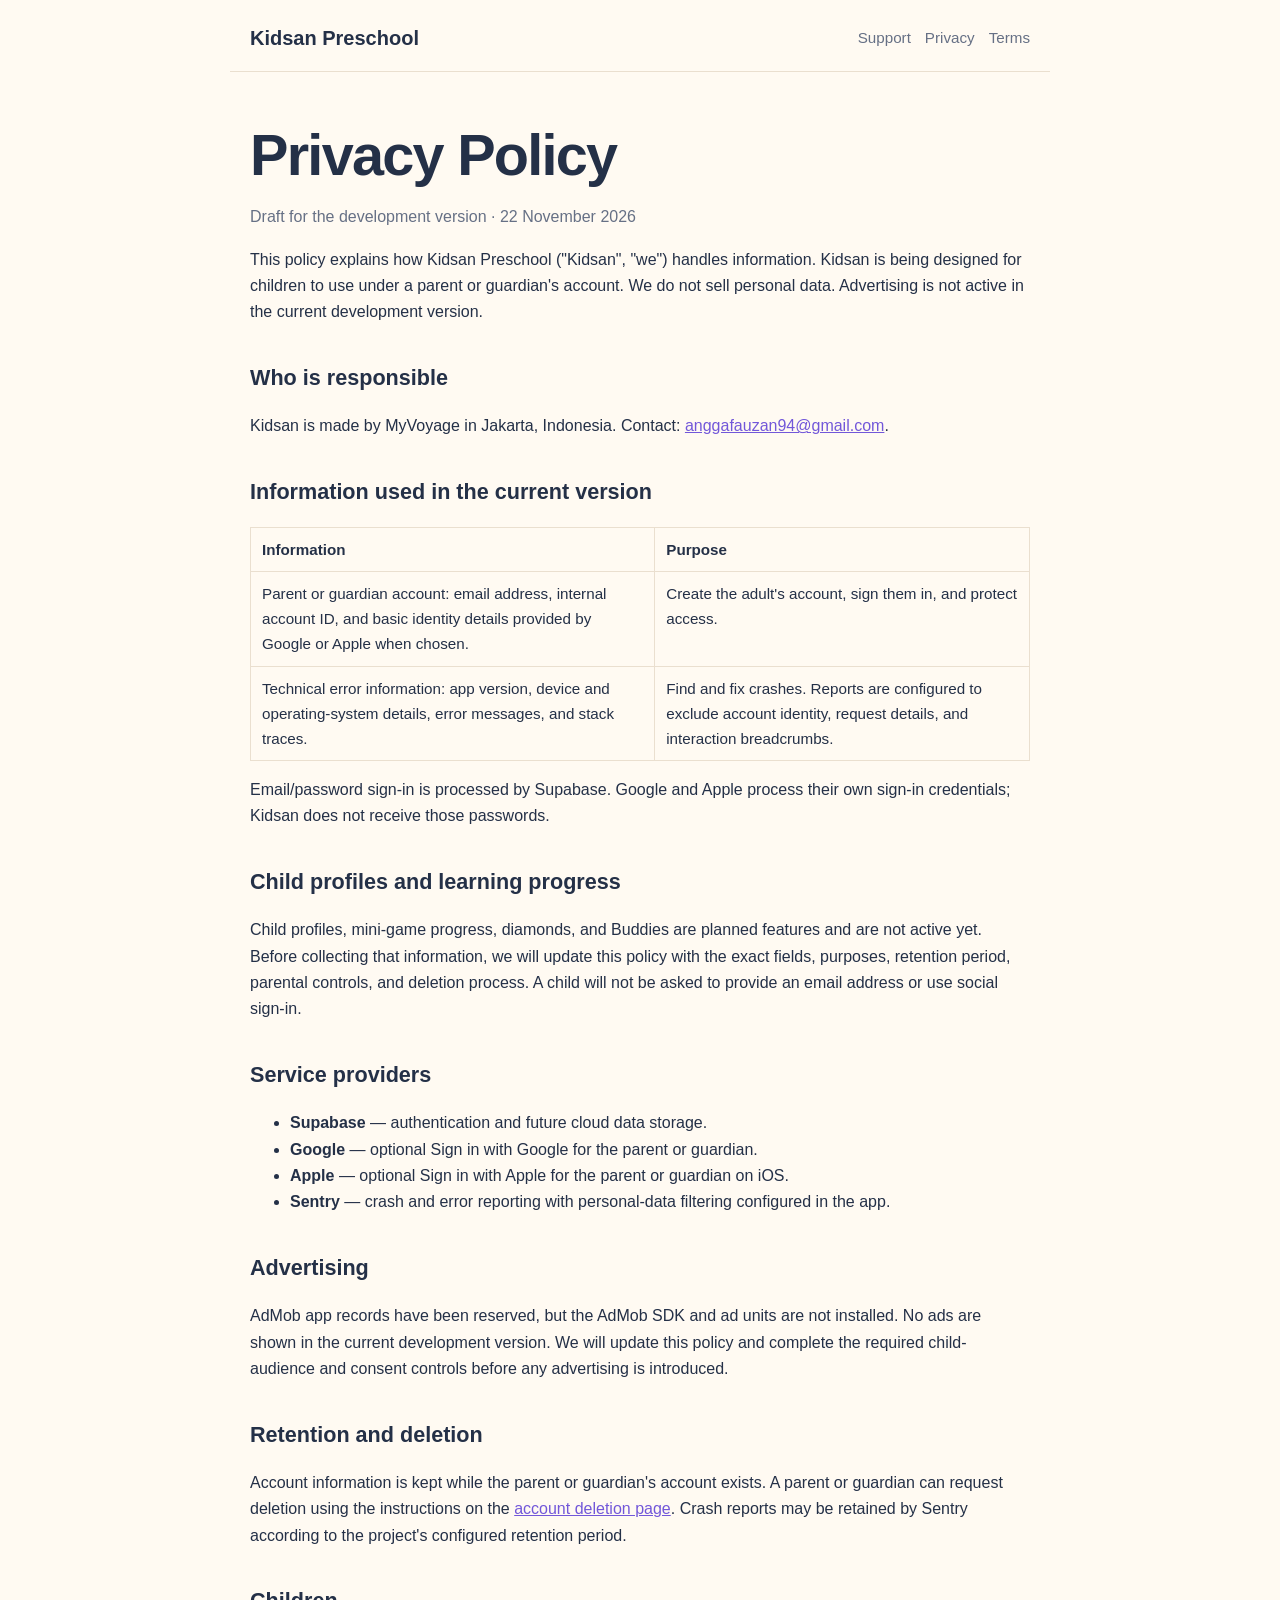
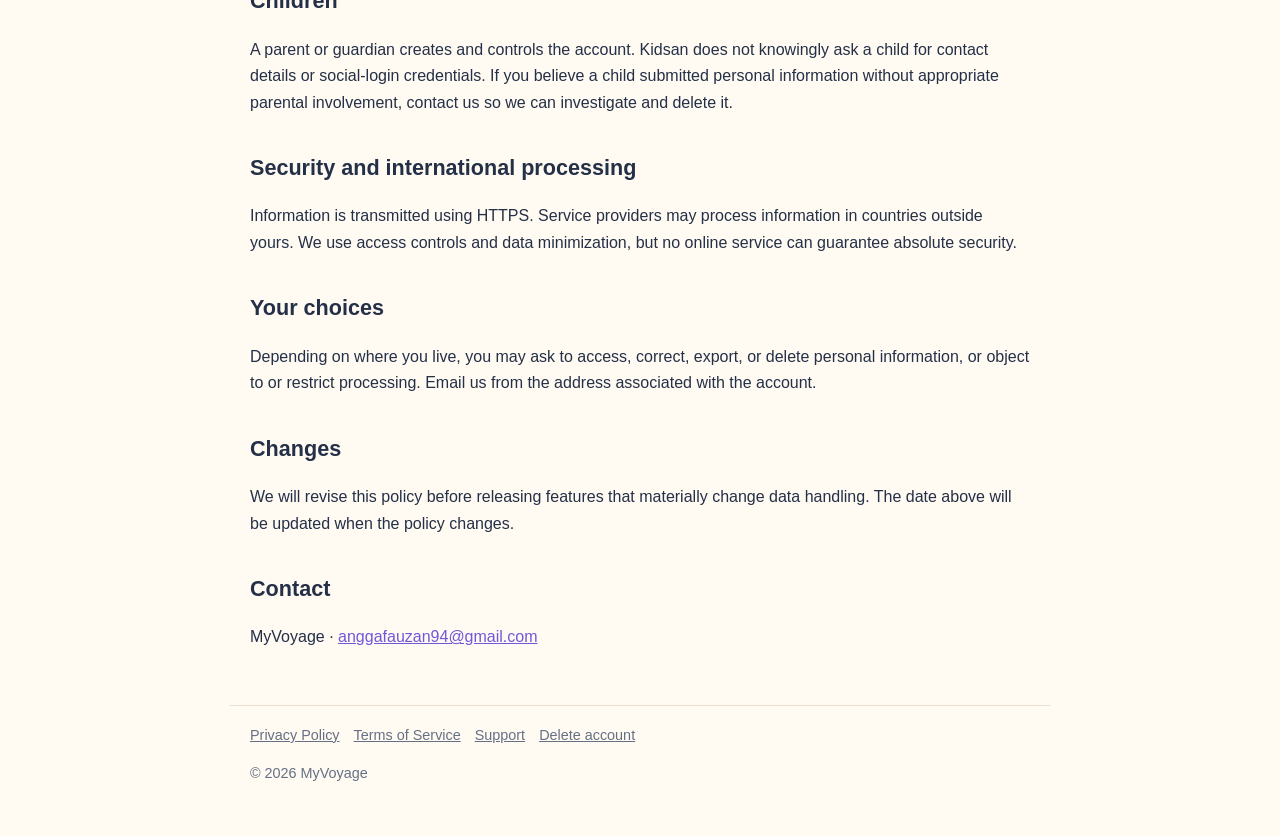
==== privacy.html @ 6079bda6 "Prepare free GitHub Pages site" ====
<!doctype html>
<html lang="en">
<head><meta charset="utf-8"><meta name="viewport" content="width=device-width,initial-scale=1"><title>Privacy Policy — Kidsan Preschool</title><meta name="description" content="How Kidsan Preschool handles family data."><link rel="stylesheet" href="style.css"></head>
<body>
<header><a class="brand" href="index.html">Kidsan Preschool</a><nav><a href="support.html">Support</a><a href="privacy.html">Privacy</a><a href="terms.html">Terms</a></nav></header>
<main>
<h1>Privacy Policy</h1><p class="muted">Draft for the development version · 22 November 2026</p>
<p>This policy explains how Kidsan Preschool ("Kidsan", "we") handles information. Kidsan is being designed for children to use under a parent or guardian's account. We do not sell personal data. Advertising is not active in the current development version.</p>
<h2>Who is responsible</h2><p>Kidsan is made by MyVoyage in Jakarta, Indonesia. Contact: <a href="mailto:anggafauzan94@gmail.com">anggafauzan94@gmail.com</a>.</p>
<h2>Information used in the current version</h2>
<table><tr><th>Information</th><th>Purpose</th></tr><tr><td>Parent or guardian account: email address, internal account ID, and basic identity details provided by Google or Apple when chosen.</td><td>Create the adult's account, sign them in, and protect access.</td></tr><tr><td>Technical error information: app version, device and operating-system details, error messages, and stack traces.</td><td>Find and fix crashes. Reports are configured to exclude account identity, request details, and interaction breadcrumbs.</td></tr></table>
<p>Email/password sign-in is processed by Supabase. Google and Apple process their own sign-in credentials; Kidsan does not receive those passwords.</p>
<h2>Child profiles and learning progress</h2><p>Child profiles, mini-game progress, diamonds, and Buddies are planned features and are not active yet. Before collecting that information, we will update this policy with the exact fields, purposes, retention period, parental controls, and deletion process. A child will not be asked to provide an email address or use social sign-in.</p>
<h2>Service providers</h2><ul><li><strong>Supabase</strong> — authentication and future cloud data storage.</li><li><strong>Google</strong> — optional Sign in with Google for the parent or guardian.</li><li><strong>Apple</strong> — optional Sign in with Apple for the parent or guardian on iOS.</li><li><strong>Sentry</strong> — crash and error reporting with personal-data filtering configured in the app.</li></ul>
<h2>Advertising</h2><p>AdMob app records have been reserved, but the AdMob SDK and ad units are not installed. No ads are shown in the current development version. We will update this policy and complete the required child-audience and consent controls before any advertising is introduced.</p>
<h2>Retention and deletion</h2><p>Account information is kept while the parent or guardian's account exists. A parent or guardian can request deletion using the instructions on the <a href="delete-account.html">account deletion page</a>. Crash reports may be retained by Sentry according to the project's configured retention period.</p>
<h2>Children</h2><p>A parent or guardian creates and controls the account. Kidsan does not knowingly ask a child for contact details or social-login credentials. If you believe a child submitted personal information without appropriate parental involvement, contact us so we can investigate and delete it.</p>
<h2>Security and international processing</h2><p>Information is transmitted using HTTPS. Service providers may process information in countries outside yours. We use access controls and data minimization, but no online service can guarantee absolute security.</p>
<h2>Your choices</h2><p>Depending on where you live, you may ask to access, correct, export, or delete personal information, or object to or restrict processing. Email us from the address associated with the account.</p>
<h2>Changes</h2><p>We will revise this policy before releasing features that materially change data handling. The date above will be updated when the policy changes.</p>
<h2>Contact</h2><p>MyVoyage · <a href="mailto:anggafauzan94@gmail.com">anggafauzan94@gmail.com</a></p>
</main>
<footer><a href="privacy.html">Privacy Policy</a><a href="terms.html">Terms of Service</a><a href="support.html">Support</a><a href="delete-account.html">Delete account</a><p>© 2026 MyVoyage</p></footer>
</body></html>
---- style.css ----
:root{--bg:#fffaf2;--fg:#243047;--muted:#667085;--line:#eadfcf;--accent:#7257d9;--accent2:#ffb547;--card:#ffffff}
*{box-sizing:border-box}
body{margin:0;background:var(--bg);color:var(--fg);font:16px/1.65 -apple-system,BlinkMacSystemFont,"Segoe UI",sans-serif}
main,header,footer{max-width:820px;margin:0 auto;padding-left:20px;padding-right:20px}
header{display:flex;flex-wrap:wrap;gap:14px;align-items:center;justify-content:space-between;padding-top:22px;padding-bottom:16px;border-bottom:1px solid var(--line)}
.brand{font-weight:800;font-size:1.25rem;color:var(--fg);text-decoration:none}
nav a{margin-left:14px;color:var(--muted);text-decoration:none;font-size:.95rem}
nav a:first-child{margin-left:0}
a{color:var(--accent)}
h1{font-size:clamp(2rem,7vw,3.6rem);line-height:1.08;margin:52px 0 18px;letter-spacing:-.03em}
h2{font-size:1.35rem;margin-top:34px}
h3{font-size:1.05rem;margin-top:24px}
.lead{font-size:1.2rem;max-width:650px}
.muted{color:var(--muted)}
.card{background:var(--card);border:1px solid var(--line);border-radius:20px;padding:20px 22px;margin:20px 0;box-shadow:0 10px 30px rgba(36,48,71,.05)}
.pill{display:inline-block;padding:7px 12px;border-radius:999px;background:#efeaff;color:#5841b8;font-weight:700;font-size:.88rem}
.badges{display:flex;flex-wrap:wrap;gap:12px;margin:24px 0}
.badge{display:inline-block;padding:12px 18px;border-radius:13px;border:1px solid var(--line);background:var(--card);color:var(--fg);text-decoration:none;font-weight:700}
table{border-collapse:collapse;width:100%;font-size:.95rem;display:block;overflow-x:auto}
th,td{border:1px solid var(--line);padding:9px 11px;text-align:left;vertical-align:top}
footer{margin-top:54px;padding-top:18px;padding-bottom:36px;border-top:1px solid var(--line);font-size:.9rem;color:var(--muted)}
footer a{color:var(--muted);margin-right:14px}
@media(max-width:560px){nav{width:100%}nav a{margin-left:10px}h1{margin-top:38px}}
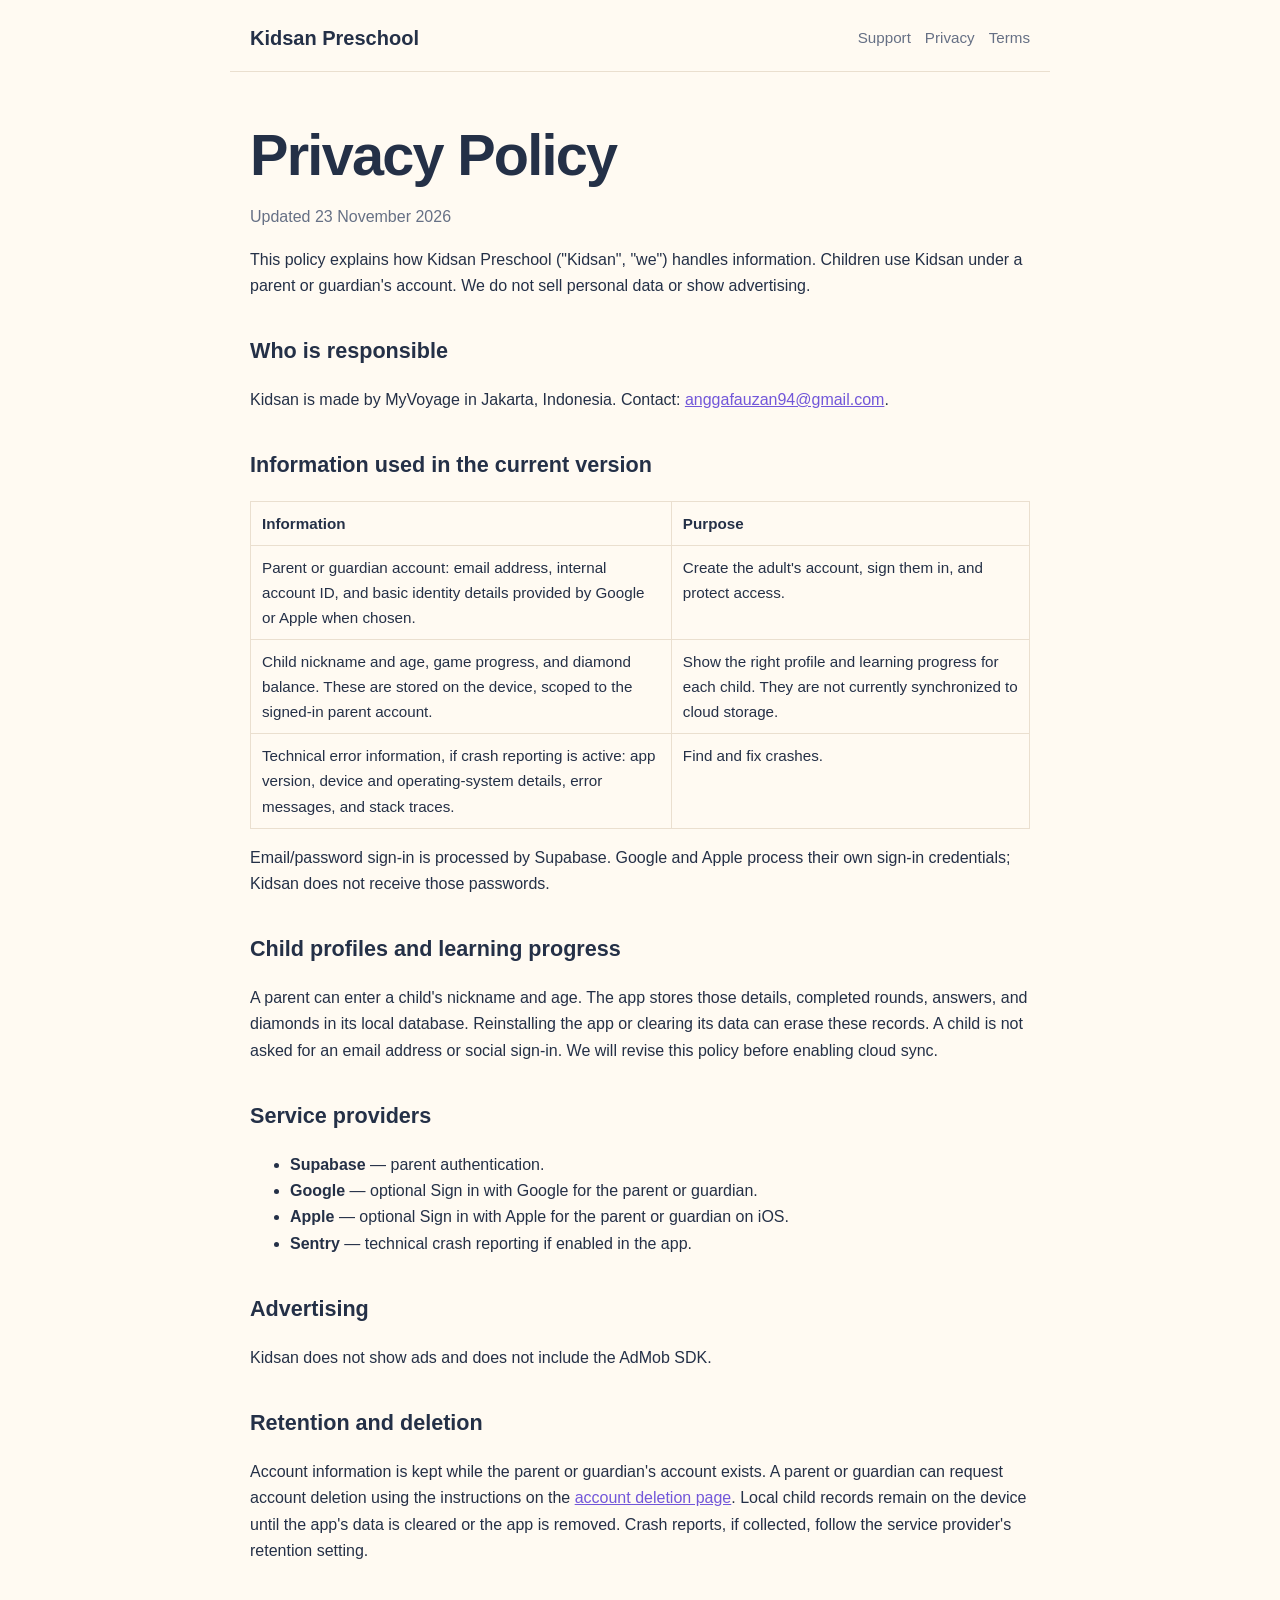
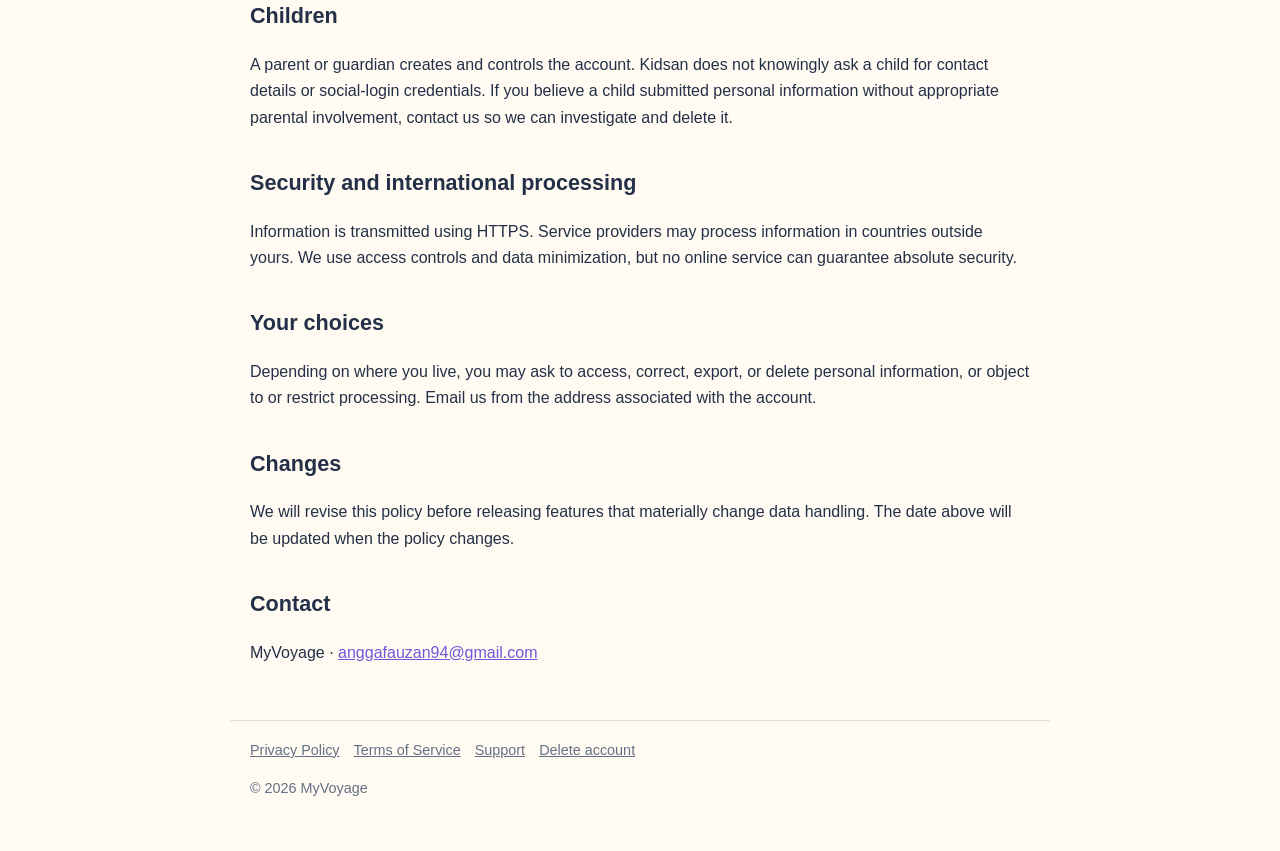
==== commit 6aaf8fed: "Correct current Kidsan data disclosures" ====
--- a/privacy.html
+++ b/privacy.html
@@ -4,16 +4,16 @@
 <body>
 <header><a class="brand" href="index.html">Kidsan Preschool</a><nav><a href="support.html">Support</a><a href="privacy.html">Privacy</a><a href="terms.html">Terms</a></nav></header>
 <main>
-<h1>Privacy Policy</h1><p class="muted">Draft for the development version · 22 November 2026</p>
-<p>This policy explains how Kidsan Preschool ("Kidsan", "we") handles information. Kidsan is being designed for children to use under a parent or guardian's account. We do not sell personal data. Advertising is not active in the current development version.</p>
+<h1>Privacy Policy</h1><p class="muted">Updated 23 November 2026</p>
+<p>This policy explains how Kidsan Preschool ("Kidsan", "we") handles information. Children use Kidsan under a parent or guardian's account. We do not sell personal data or show advertising.</p>
 <h2>Who is responsible</h2><p>Kidsan is made by MyVoyage in Jakarta, Indonesia. Contact: <a href="mailto:anggafauzan94@gmail.com">anggafauzan94@gmail.com</a>.</p>
 <h2>Information used in the current version</h2>
-<table><tr><th>Information</th><th>Purpose</th></tr><tr><td>Parent or guardian account: email address, internal account ID, and basic identity details provided by Google or Apple when chosen.</td><td>Create the adult's account, sign them in, and protect access.</td></tr><tr><td>Technical error information: app version, device and operating-system details, error messages, and stack traces.</td><td>Find and fix crashes. Reports are configured to exclude account identity, request details, and interaction breadcrumbs.</td></tr></table>
+<table><tr><th>Information</th><th>Purpose</th></tr><tr><td>Parent or guardian account: email address, internal account ID, and basic identity details provided by Google or Apple when chosen.</td><td>Create the adult's account, sign them in, and protect access.</td></tr><tr><td>Child nickname and age, game progress, and diamond balance. These are stored on the device, scoped to the signed-in parent account.</td><td>Show the right profile and learning progress for each child. They are not currently synchronized to cloud storage.</td></tr><tr><td>Technical error information, if crash reporting is active: app version, device and operating-system details, error messages, and stack traces.</td><td>Find and fix crashes.</td></tr></table>
 <p>Email/password sign-in is processed by Supabase. Google and Apple process their own sign-in credentials; Kidsan does not receive those passwords.</p>
-<h2>Child profiles and learning progress</h2><p>Child profiles, mini-game progress, diamonds, and Buddies are planned features and are not active yet. Before collecting that information, we will update this policy with the exact fields, purposes, retention period, parental controls, and deletion process. A child will not be asked to provide an email address or use social sign-in.</p>
-<h2>Service providers</h2><ul><li><strong>Supabase</strong> — authentication and future cloud data storage.</li><li><strong>Google</strong> — optional Sign in with Google for the parent or guardian.</li><li><strong>Apple</strong> — optional Sign in with Apple for the parent or guardian on iOS.</li><li><strong>Sentry</strong> — crash and error reporting with personal-data filtering configured in the app.</li></ul>
-<h2>Advertising</h2><p>AdMob app records have been reserved, but the AdMob SDK and ad units are not installed. No ads are shown in the current development version. We will update this policy and complete the required child-audience and consent controls before any advertising is introduced.</p>
-<h2>Retention and deletion</h2><p>Account information is kept while the parent or guardian's account exists. A parent or guardian can request deletion using the instructions on the <a href="delete-account.html">account deletion page</a>. Crash reports may be retained by Sentry according to the project's configured retention period.</p>
+<h2>Child profiles and learning progress</h2><p>A parent can enter a child's nickname and age. The app stores those details, completed rounds, answers, and diamonds in its local database. Reinstalling the app or clearing its data can erase these records. A child is not asked for an email address or social sign-in. We will revise this policy before enabling cloud sync.</p>
+<h2>Service providers</h2><ul><li><strong>Supabase</strong> — parent authentication.</li><li><strong>Google</strong> — optional Sign in with Google for the parent or guardian.</li><li><strong>Apple</strong> — optional Sign in with Apple for the parent or guardian on iOS.</li><li><strong>Sentry</strong> — technical crash reporting if enabled in the app.</li></ul>
+<h2>Advertising</h2><p>Kidsan does not show ads and does not include the AdMob SDK.</p>
+<h2>Retention and deletion</h2><p>Account information is kept while the parent or guardian's account exists. A parent or guardian can request account deletion using the instructions on the <a href="delete-account.html">account deletion page</a>. Local child records remain on the device until the app's data is cleared or the app is removed. Crash reports, if collected, follow the service provider's retention setting.</p>
 <h2>Children</h2><p>A parent or guardian creates and controls the account. Kidsan does not knowingly ask a child for contact details or social-login credentials. If you believe a child submitted personal information without appropriate parental involvement, contact us so we can investigate and delete it.</p>
 <h2>Security and international processing</h2><p>Information is transmitted using HTTPS. Service providers may process information in countries outside yours. We use access controls and data minimization, but no online service can guarantee absolute security.</p>
 <h2>Your choices</h2><p>Depending on where you live, you may ask to access, correct, export, or delete personal information, or object to or restrict processing. Email us from the address associated with the account.</p>
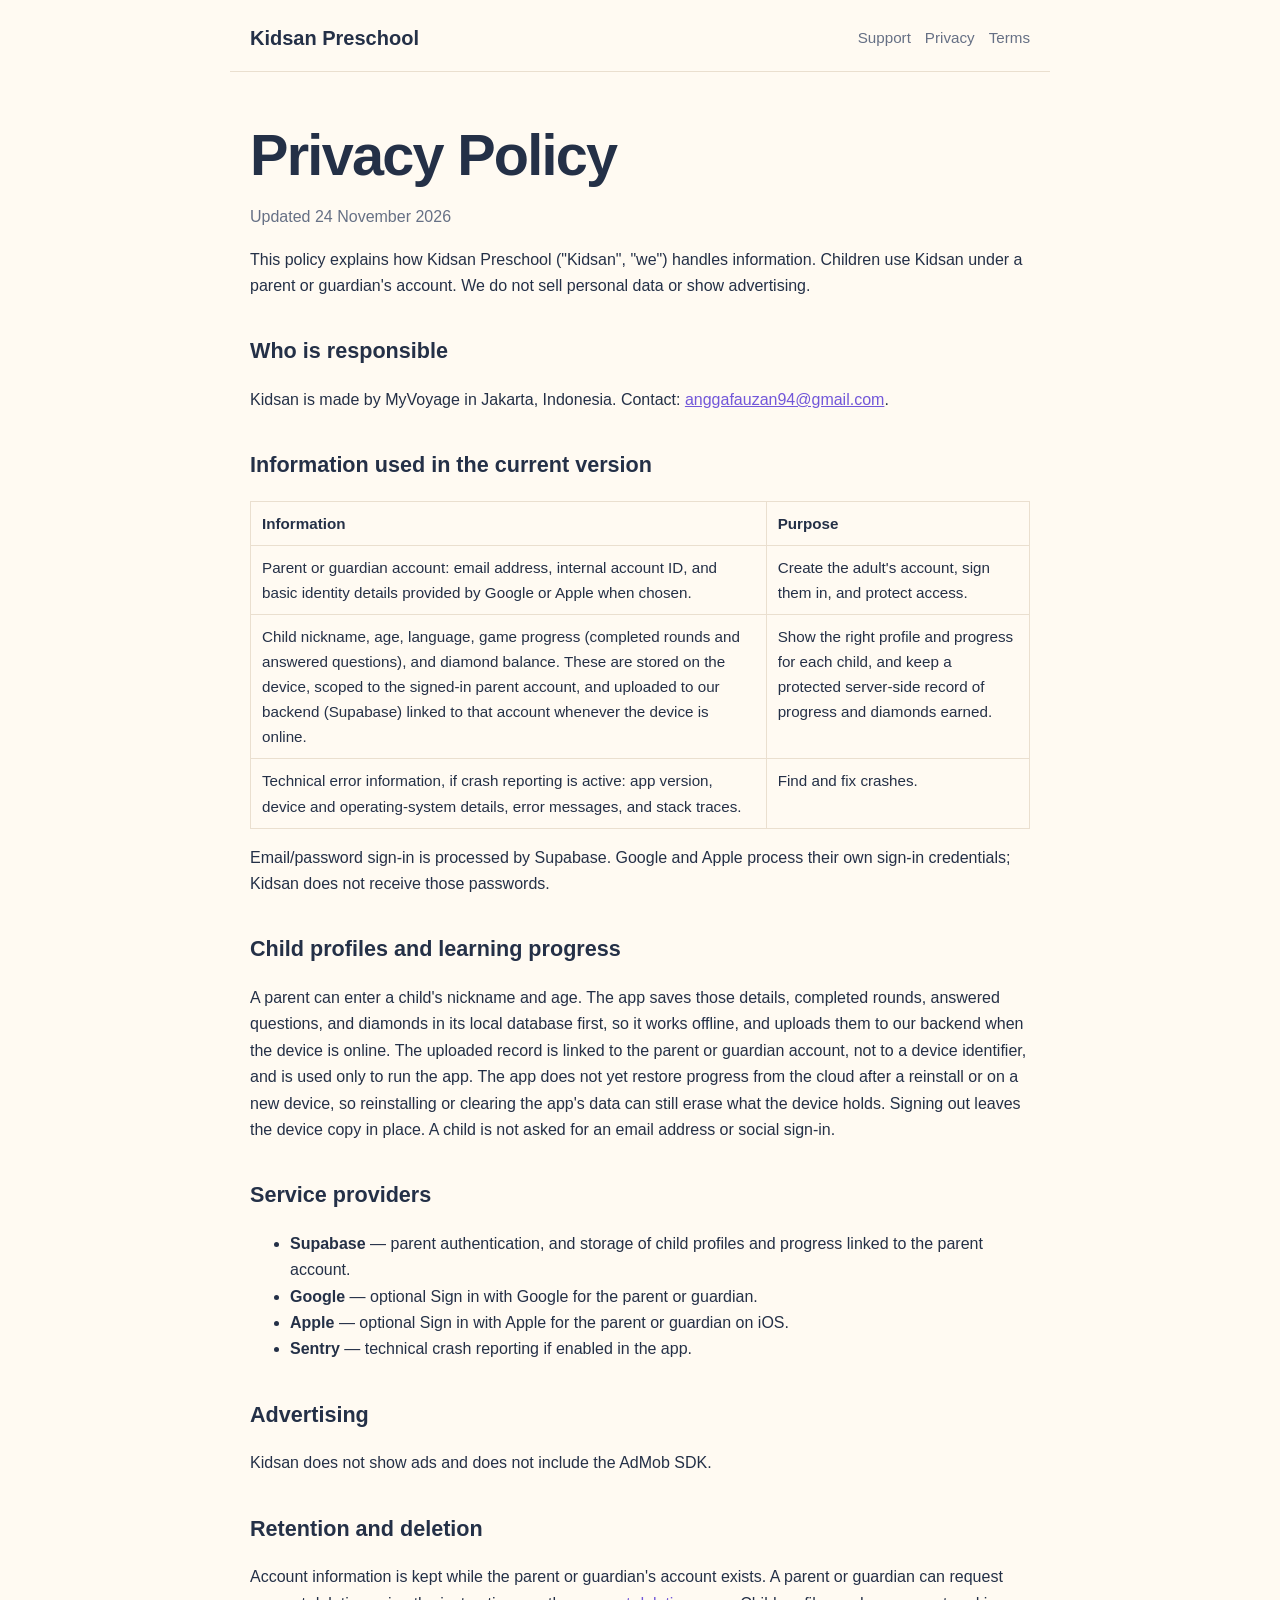
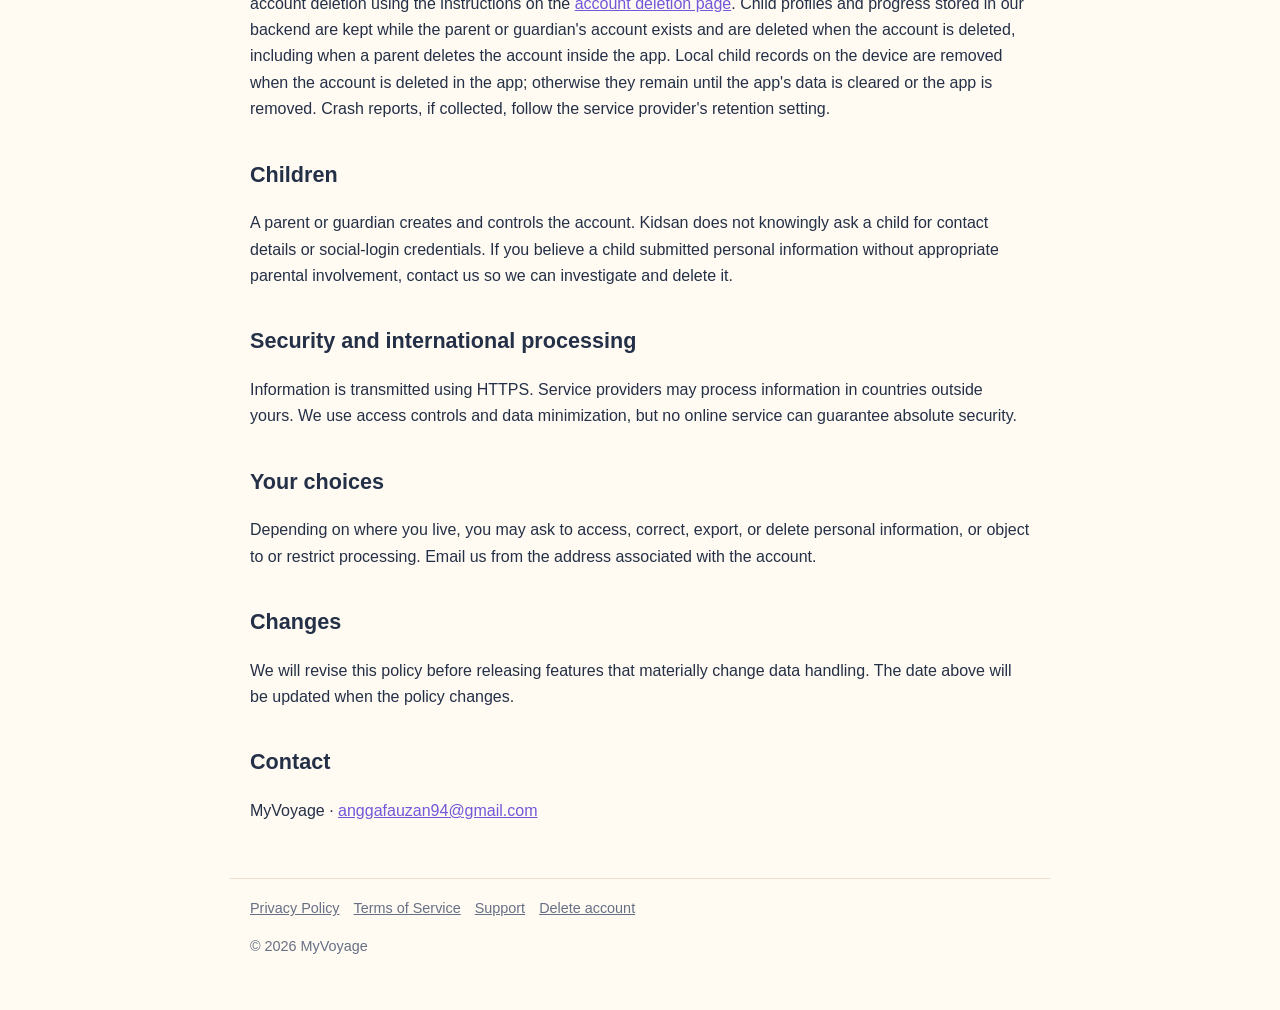
==== commit e3b3d7ea: "Describe cloud sync of child profiles and in-app account deletion Privacy: nickname, age, language, " ====
--- a/privacy.html
+++ b/privacy.html
@@ -4,16 +4,16 @@
 <body>
 <header><a class="brand" href="index.html">Kidsan Preschool</a><nav><a href="support.html">Support</a><a href="privacy.html">Privacy</a><a href="terms.html">Terms</a></nav></header>
 <main>
-<h1>Privacy Policy</h1><p class="muted">Updated 23 November 2026</p>
+<h1>Privacy Policy</h1><p class="muted">Updated 24 November 2026</p>
 <p>This policy explains how Kidsan Preschool ("Kidsan", "we") handles information. Children use Kidsan under a parent or guardian's account. We do not sell personal data or show advertising.</p>
 <h2>Who is responsible</h2><p>Kidsan is made by MyVoyage in Jakarta, Indonesia. Contact: <a href="mailto:anggafauzan94@gmail.com">anggafauzan94@gmail.com</a>.</p>
 <h2>Information used in the current version</h2>
-<table><tr><th>Information</th><th>Purpose</th></tr><tr><td>Parent or guardian account: email address, internal account ID, and basic identity details provided by Google or Apple when chosen.</td><td>Create the adult's account, sign them in, and protect access.</td></tr><tr><td>Child nickname and age, game progress, and diamond balance. These are stored on the device, scoped to the signed-in parent account.</td><td>Show the right profile and learning progress for each child. They are not currently synchronized to cloud storage.</td></tr><tr><td>Technical error information, if crash reporting is active: app version, device and operating-system details, error messages, and stack traces.</td><td>Find and fix crashes.</td></tr></table>
+<table><tr><th>Information</th><th>Purpose</th></tr><tr><td>Parent or guardian account: email address, internal account ID, and basic identity details provided by Google or Apple when chosen.</td><td>Create the adult's account, sign them in, and protect access.</td></tr><tr><td>Child nickname, age, language, game progress (completed rounds and answered questions), and diamond balance. These are stored on the device, scoped to the signed-in parent account, and uploaded to our backend (Supabase) linked to that account whenever the device is online.</td><td>Show the right profile and progress for each child, and keep a protected server-side record of progress and diamonds earned.</td></tr><tr><td>Technical error information, if crash reporting is active: app version, device and operating-system details, error messages, and stack traces.</td><td>Find and fix crashes.</td></tr></table>
 <p>Email/password sign-in is processed by Supabase. Google and Apple process their own sign-in credentials; Kidsan does not receive those passwords.</p>
-<h2>Child profiles and learning progress</h2><p>A parent can enter a child's nickname and age. The app stores those details, completed rounds, answers, and diamonds in its local database. Reinstalling the app or clearing its data can erase these records. A child is not asked for an email address or social sign-in. We will revise this policy before enabling cloud sync.</p>
-<h2>Service providers</h2><ul><li><strong>Supabase</strong> — parent authentication.</li><li><strong>Google</strong> — optional Sign in with Google for the parent or guardian.</li><li><strong>Apple</strong> — optional Sign in with Apple for the parent or guardian on iOS.</li><li><strong>Sentry</strong> — technical crash reporting if enabled in the app.</li></ul>
+<h2>Child profiles and learning progress</h2><p>A parent can enter a child's nickname and age. The app saves those details, completed rounds, answered questions, and diamonds in its local database first, so it works offline, and uploads them to our backend when the device is online. The uploaded record is linked to the parent or guardian account, not to a device identifier, and is used only to run the app. The app does not yet restore progress from the cloud after a reinstall or on a new device, so reinstalling or clearing the app's data can still erase what the device holds. Signing out leaves the device copy in place. A child is not asked for an email address or social sign-in.</p>
+<h2>Service providers</h2><ul><li><strong>Supabase</strong> — parent authentication, and storage of child profiles and progress linked to the parent account.</li><li><strong>Google</strong> — optional Sign in with Google for the parent or guardian.</li><li><strong>Apple</strong> — optional Sign in with Apple for the parent or guardian on iOS.</li><li><strong>Sentry</strong> — technical crash reporting if enabled in the app.</li></ul>
 <h2>Advertising</h2><p>Kidsan does not show ads and does not include the AdMob SDK.</p>
-<h2>Retention and deletion</h2><p>Account information is kept while the parent or guardian's account exists. A parent or guardian can request account deletion using the instructions on the <a href="delete-account.html">account deletion page</a>. Local child records remain on the device until the app's data is cleared or the app is removed. Crash reports, if collected, follow the service provider's retention setting.</p>
+<h2>Retention and deletion</h2><p>Account information is kept while the parent or guardian's account exists. A parent or guardian can request account deletion using the instructions on the <a href="delete-account.html">account deletion page</a>. Child profiles and progress stored in our backend are kept while the parent or guardian's account exists and are deleted when the account is deleted, including when a parent deletes the account inside the app. Local child records on the device are removed when the account is deleted in the app; otherwise they remain until the app's data is cleared or the app is removed. Crash reports, if collected, follow the service provider's retention setting.</p>
 <h2>Children</h2><p>A parent or guardian creates and controls the account. Kidsan does not knowingly ask a child for contact details or social-login credentials. If you believe a child submitted personal information without appropriate parental involvement, contact us so we can investigate and delete it.</p>
 <h2>Security and international processing</h2><p>Information is transmitted using HTTPS. Service providers may process information in countries outside yours. We use access controls and data minimization, but no online service can guarantee absolute security.</p>
 <h2>Your choices</h2><p>Depending on where you live, you may ask to access, correct, export, or delete personal information, or object to or restrict processing. Email us from the address associated with the account.</p>
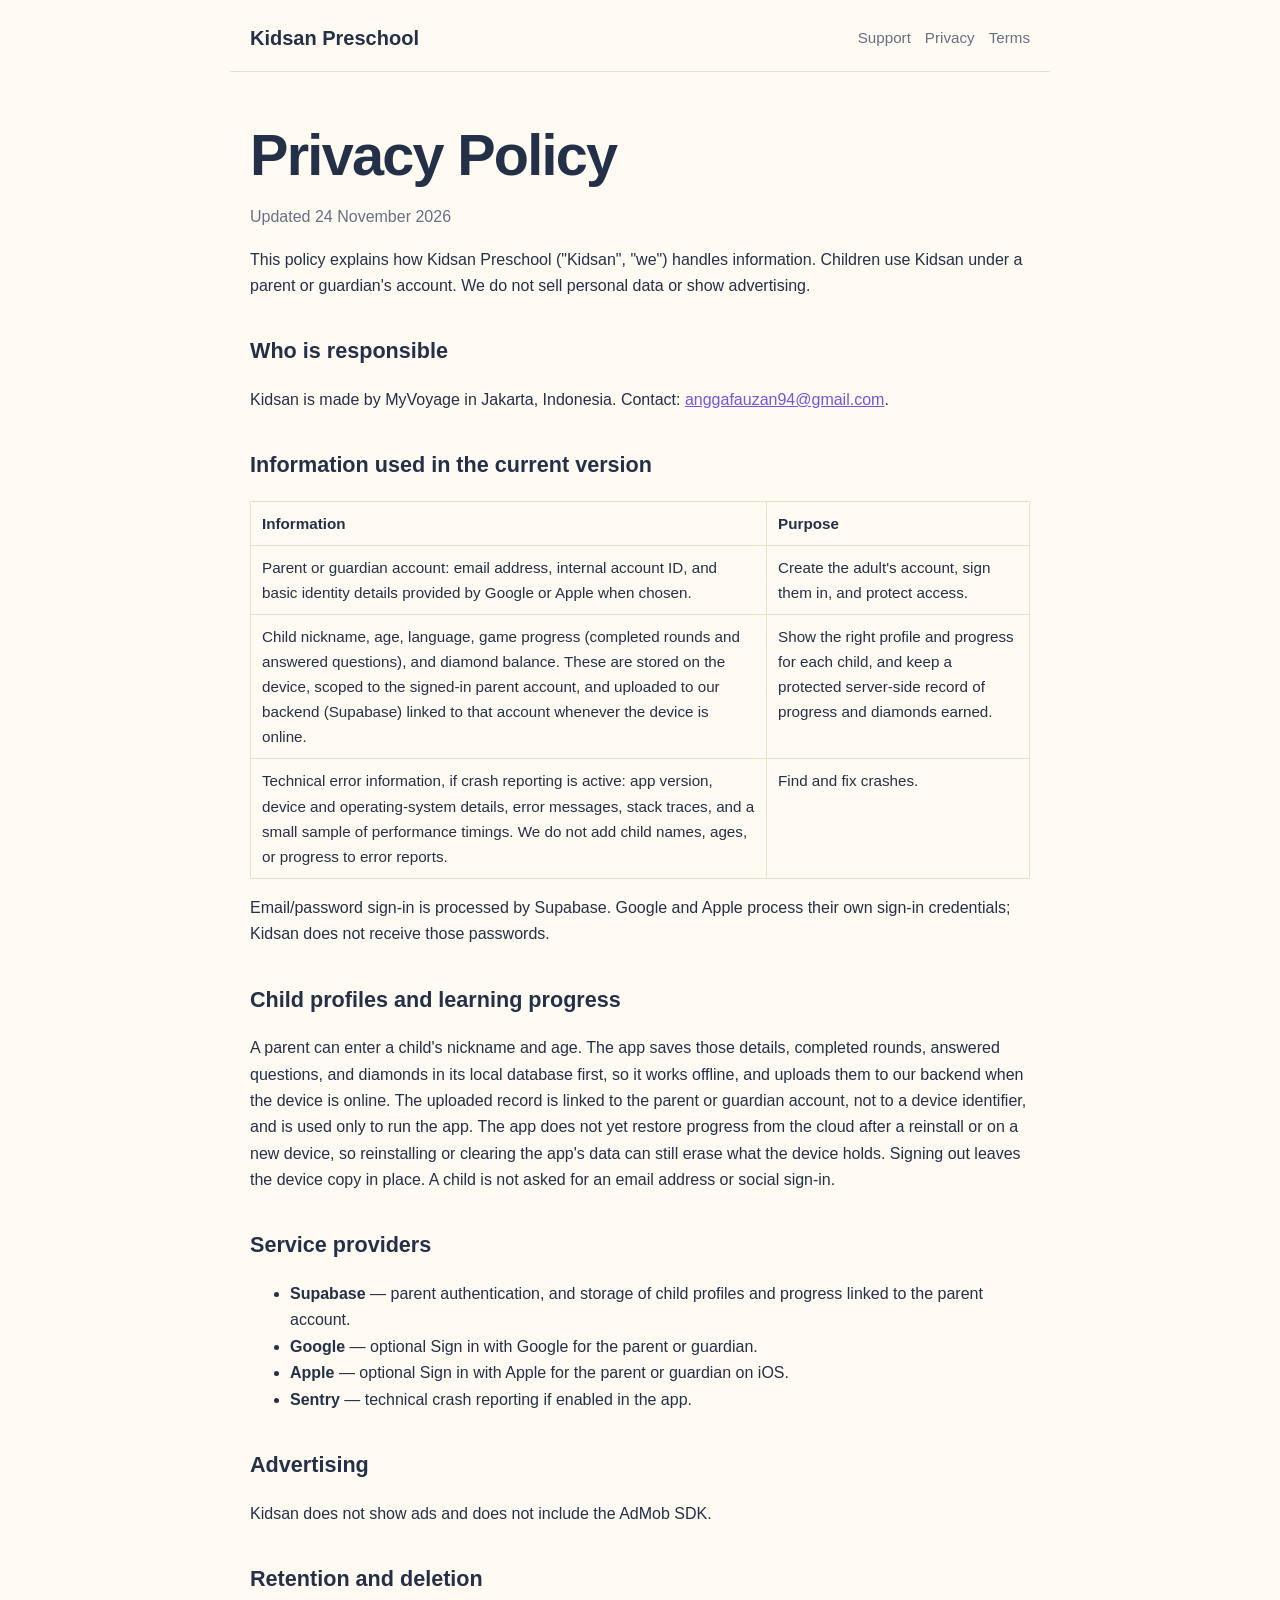
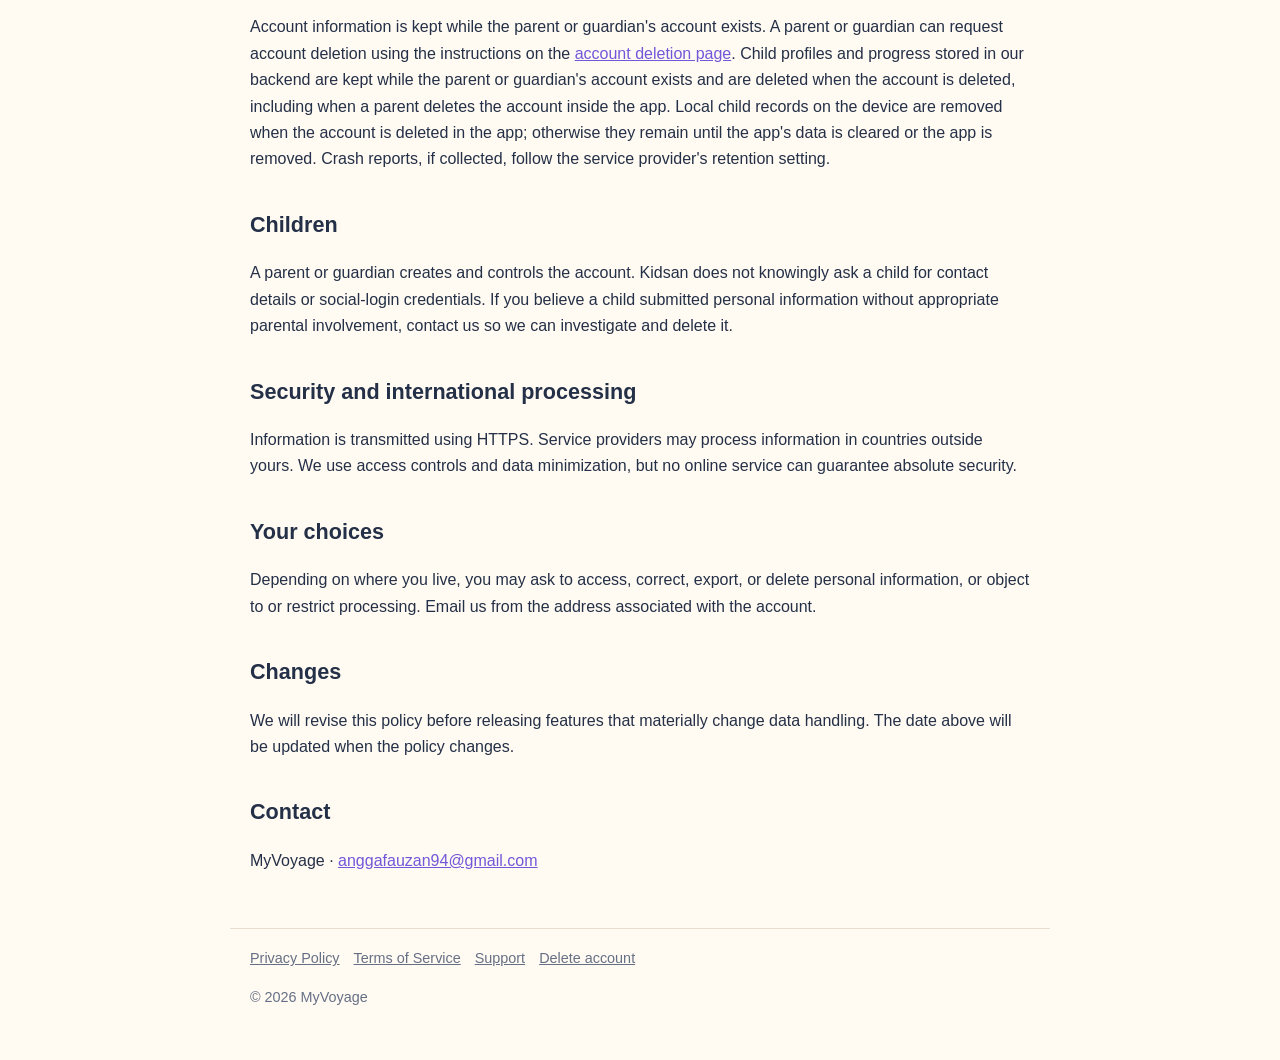
==== commit 749d79a8: "Privacy pages: mention performance timings and error-report retention State that a small sample of p" ====
--- a/privacy.html
+++ b/privacy.html
@@ -8,7 +8,7 @@
 <p>This policy explains how Kidsan Preschool ("Kidsan", "we") handles information. Children use Kidsan under a parent or guardian's account. We do not sell personal data or show advertising.</p>
 <h2>Who is responsible</h2><p>Kidsan is made by MyVoyage in Jakarta, Indonesia. Contact: <a href="mailto:anggafauzan94@gmail.com">anggafauzan94@gmail.com</a>.</p>
 <h2>Information used in the current version</h2>
-<table><tr><th>Information</th><th>Purpose</th></tr><tr><td>Parent or guardian account: email address, internal account ID, and basic identity details provided by Google or Apple when chosen.</td><td>Create the adult's account, sign them in, and protect access.</td></tr><tr><td>Child nickname, age, language, game progress (completed rounds and answered questions), and diamond balance. These are stored on the device, scoped to the signed-in parent account, and uploaded to our backend (Supabase) linked to that account whenever the device is online.</td><td>Show the right profile and progress for each child, and keep a protected server-side record of progress and diamonds earned.</td></tr><tr><td>Technical error information, if crash reporting is active: app version, device and operating-system details, error messages, and stack traces.</td><td>Find and fix crashes.</td></tr></table>
+<table><tr><th>Information</th><th>Purpose</th></tr><tr><td>Parent or guardian account: email address, internal account ID, and basic identity details provided by Google or Apple when chosen.</td><td>Create the adult's account, sign them in, and protect access.</td></tr><tr><td>Child nickname, age, language, game progress (completed rounds and answered questions), and diamond balance. These are stored on the device, scoped to the signed-in parent account, and uploaded to our backend (Supabase) linked to that account whenever the device is online.</td><td>Show the right profile and progress for each child, and keep a protected server-side record of progress and diamonds earned.</td></tr><tr><td>Technical error information, if crash reporting is active: app version, device and operating-system details, error messages, stack traces, and a small sample of performance timings. We do not add child names, ages, or progress to error reports.</td><td>Find and fix crashes.</td></tr></table>
 <p>Email/password sign-in is processed by Supabase. Google and Apple process their own sign-in credentials; Kidsan does not receive those passwords.</p>
 <h2>Child profiles and learning progress</h2><p>A parent can enter a child's nickname and age. The app saves those details, completed rounds, answered questions, and diamonds in its local database first, so it works offline, and uploads them to our backend when the device is online. The uploaded record is linked to the parent or guardian account, not to a device identifier, and is used only to run the app. The app does not yet restore progress from the cloud after a reinstall or on a new device, so reinstalling or clearing the app's data can still erase what the device holds. Signing out leaves the device copy in place. A child is not asked for an email address or social sign-in.</p>
 <h2>Service providers</h2><ul><li><strong>Supabase</strong> — parent authentication, and storage of child profiles and progress linked to the parent account.</li><li><strong>Google</strong> — optional Sign in with Google for the parent or guardian.</li><li><strong>Apple</strong> — optional Sign in with Apple for the parent or guardian on iOS.</li><li><strong>Sentry</strong> — technical crash reporting if enabled in the app.</li></ul>
